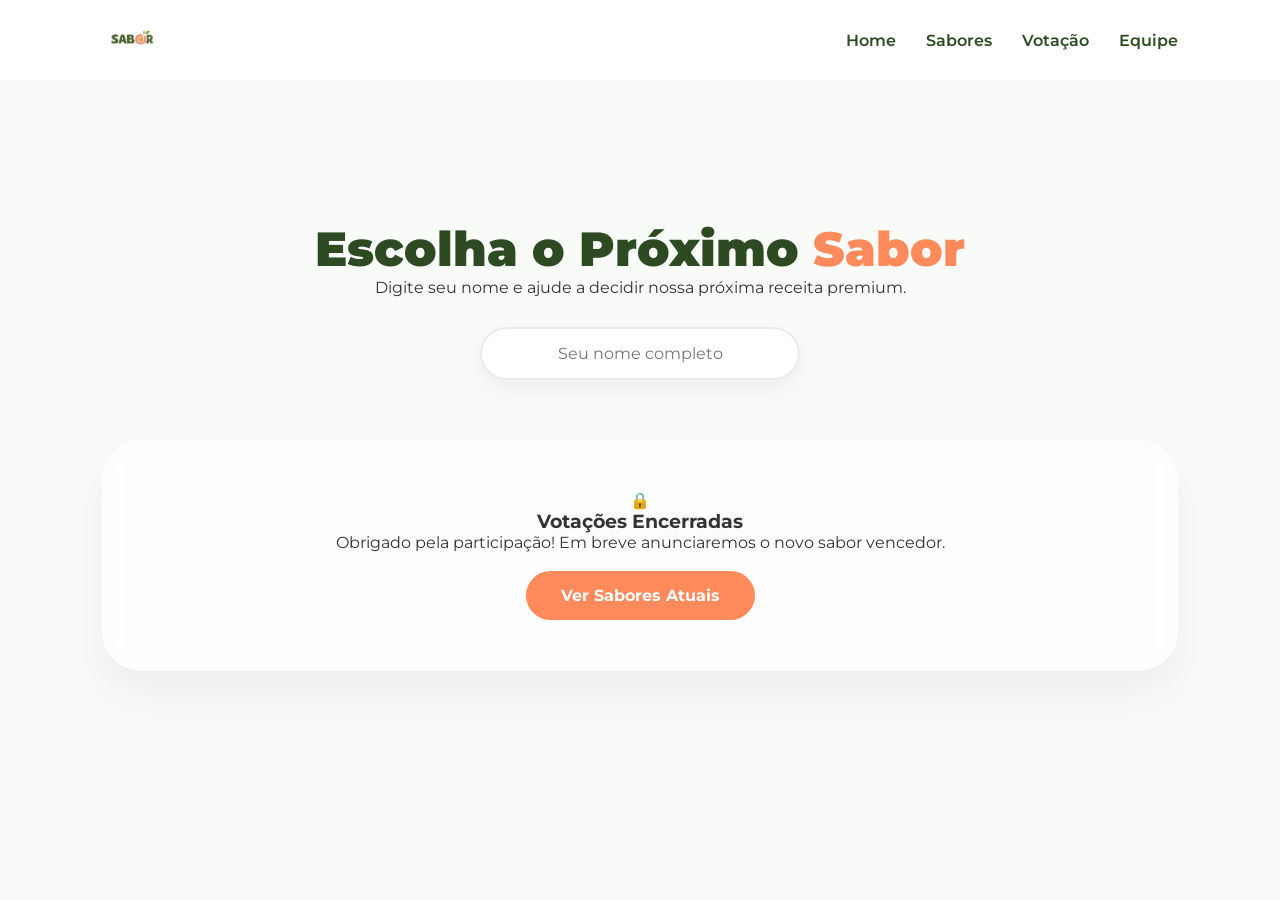
==== votacao.html @ fd0f696e "pagina de votação criada" ====
<!DOCTYPE html>
<html lang="pt-br">
<head>
    <meta charset="UTF-8">
    <meta name="viewport" content="width=device-width, initial-scale=1.0">
    <title>SABOR | Vote no Próximo Lançamento</title>
    <link href="https://fonts.googleapis.com/css2?family=Montserrat:wght@300;400;700;900&display=swap" rel="stylesheet">
    <link rel="stylesheet" href="style.css">
</head>
<body>

    <header class="navbar">
        <div class="logo">
            <img src="img/logo.png" alt="SABOR" class="logo-img">
        </div>
        <nav class="nav-links">
            <a href="index.html">Home</a>
            <a href="index.html#sabores">Sabores</a>
            <a href="votacao.html" class="active">Votação</a>
            <a href="index.html#equipe">Equipe</a>
        </nav>
    </header>

    <main style="padding-top: 120px;"> 
        <section id="votacao" class="section">
            <div class="section-header">
                <h2 class="section-title">Escolha o Próximo <span class="highlight">Sabor</span></h2>
                <p>Digite seu nome e ajude a decidir nossa próxima receita premium.</p>
                
                <div class="nome-input-wrapper" style="margin-top: 30px;">
                    <input type="text" id="nomeUsuario" placeholder="Seu nome completo" class="card" style="padding: 15px 25px; border-radius: 50px; width: 320px; outline: none; text-align: center; font-size: 1rem;">
                </div>
            </div>

            <div id="container-votacao">
                <div class="grid-container"> 
                    <div class="card vote-card" onclick="processarVoto('Abacaxi com Hortelã')">
                        <div class="vote-icon">🍍</div>
                        <h3>Abacaxi & Hortelã</h3>
                        <p>Refrescância tropical com toque herbal.</p>
                        <div class="vote-bar" data-percent="45%">
                            <span style="width: 45%;"></span>
                        </div>
                    </div>

                    <div class="card vote-card" onclick="processarVoto('Frutas Vermelhas')">
                        <div class="vote-icon">🍓</div>
                        <h3>Frutas Vermelhas</h3>
                        <p>O poder antioxidante do morango e amora.</p>
                        <div class="vote-bar" data-percent="30%">
                            <span style="width: 30%;"></span>
                        </div>
                    </div>

                    <div class="card vote-card" onclick="processarVoto('Manga com Gengibre')">
                        <div class="vote-icon">🥭</div>
                        <h3>Manga & Gengibre</h3>
                        <p>Energia doce com uma pitada picante.</p>
                        <div class="vote-bar" data-percent="25%">
                            <span style="width: 25%;"></span>
                        </div>
                    </div>
                </div>
            </div>

            <div id="sem-votacao" style="display: none;">
                <div class="card empty-state">
                    <div class="icon-lock">🔒</div>
                    <h3>Votações Encerradas</h3>
                    <p>Obrigado pela participação! Em breve anunciaremos o novo sabor vencedor.</p>
                    <br>
                    <a href="index.html#sabores" class="btn-primary">Ver Sabores Atuais</a>
                </div>
            </div>

            <div id="modalSucesso" class="modal-overlay" style="display: none;">
                <div class="card modal-content">
                    <div class="icon-check">✅</div>
                    <h2 id="mensagemSucesso">Valeu!</h2>
                    <p id="detalheVoto"></p>
                    <button onclick="fecharModal()" class="btn-primary" style="margin-top: 25px; cursor: pointer; border: none;">Entendido</button>
                </div>
            </div>
        </section>
    </main>

    <script>
        const votacaoAtiva = false; 

        window.onload = function() {
            const containerVotos = document.getElementById('container-votacao');
            const containerSemVotos = document.getElementById('sem-votacao');

            // Lógica do IF
            if (votacaoAtiva) {
                containerVotos.style.display = 'block';
                containerSemVotos.style.display = 'none';
            } else {
                containerVotos.style.display = 'none';
                containerSemVotos.style.display = 'block';
            }
        };

        function processarVoto(sabor) {
            const inputNome = document.getElementById('nomeUsuario');
            const nome = inputNome.value.trim();

            if (nome === "") {
                // Efeito de erro visual
                inputNome.style.borderColor = "var(--accent)";
                inputNome.placeholder = "DIGITE SEU NOME PARA VOTAR!";
                inputNome.focus();
                return;
            }

            // Preenche o Modal
            document.getElementById('mensagemSucesso').innerText = `Sensacional, ${nome}!`;
            document.getElementById('detalheVoto').innerHTML = `Seu voto para <strong>${sabor}</strong> foi computado.<br>Obrigado por construir a SABOR conosco!`;

            // Abre o Modal
            document.getElementById('modalSucesso').style.display = 'flex';
        }

        function fecharModal() {
            document.getElementById('modalSucesso').style.display = 'none';
            document.getElementById('nomeUsuario').value = ""; // Reseta o nome
        }
    </script>
</body>
</html>
---- style.css ----
:root {
    --primary: #2d4a22;
    --accent: #ff8a5b;
    --bg-light: #f9fbf9;
    --white: #ffffff;
    --text-dark: #333333;
}

* {
    margin: 0;
    padding: 0;
    box-sizing: border-box;
    font-family: 'Montserrat', sans-serif;
}

body {
    background-color: var(--bg-light);
    color: var(--text-dark);
    overflow-x: hidden;
    transition: background-color 0.8s ease;
}

/* --- CURSOR PERSONALIZADO --- */
.cursor {
    width: 20px;
    height: 20px;
    border: 2px solid var(--accent);
    border-radius: 50%;
    position: fixed;
    pointer-events: none;
    z-index: 9999;
    transition: transform 0.1s ease;
    display: none;
}

@media (min-width: 1024px) {
    .cursor { display: block; }
}

/* NAVBAR */
.navbar {
    display: flex;
    justify-content: space-between;
    align-items: center;
    padding: 0 8%;
    height: 80px;
    background: rgba(255, 255, 255, 0.9);
    backdrop-filter: blur(10px);
    position: fixed;
    width: 100%;
    top: 0;
    z-index: 1000;
}

.logo {
    display: flex;
    align-items: center;
}

.logo-img {
    height: 60px;
    width: auto;
    display: block;
    object-fit: contain;
}

.nav-links {
    display: flex;
    align-items: center;
    gap: 30px;
}

.nav-links a {
    text-decoration: none;
    color: var(--primary);
    font-weight: 600;
    font-size: 1rem;
    transition: color 0.3s;
    position: relative;
}

.nav-links a::after {
    content: '';
    position: absolute;
    bottom: -5px;
    left: 0;
    width: 0;
    height: 2px;
    background-color: var(--accent);
    transition: width 0.3s ease;
}

.nav-links a:hover::after {
    width: 100%;
}

.nav-links a:hover {
    color: var(--accent);
}

/* HERO */
.hero {
    min-height: 100vh;
    display: flex;
    align-items: center;
    justify-content: space-between;
    padding: 100px 8% 0;
}

.logo-inline {
    height: 1.2em;
    width: auto;
    vertical-align: middle;
    display: inline-block;
    object-fit: contain;
    margin: 0 5px;
}

.hero-content {
    height: auto;
    width: 100%;
}

.hero-content h1 {
    font-size: 4rem;
    font-weight: 900;
    background: linear-gradient(to bottom, var(--primary) 50%, var(--accent) 50%);
    background-size: 100% 200%;
    background-clip: text;
    -webkit-background-clip: text;
    color: transparent;
    transition: background-position 1s ease;
    letter-spacing: -1px;
}

.hero-content h1:hover {
    background-position: 0 -100%;
}

.btn-primary {
    background: var(--accent);
    color: white;
    padding: 15px 35px;
    border-radius: 50px;
    text-decoration: none;
    font-weight: 700;
    display: inline-block;
    animation: pulse-orange 2s infinite;
}

/* SEÇÃO SABORES E GRID */
.flavors-section {
    padding: 120px 8%;
    background-color: #fbf9f8;
    text-align: center;
}

.section-header { margin-bottom: 60px; }

.section-title {
    font-size: 3rem;
    font-weight: 900;
    color: var(--primary);
}

.section-title .highlight { color: var(--accent); }

.grid-container {
    display: grid;
    grid-template-columns: repeat(auto-fit, minmax(300px, 1fr));
    gap: 40px;
    margin-top: 50px;
    perspective: 1000px;
}

/* CARDS COM GLASSMORPHISM */
.card {
    background: rgba(255, 255, 255, 0.6);
    backdrop-filter: blur(15px);
    -webkit-backdrop-filter: blur(15px);
    border: 1px solid rgba(255, 255, 255, 0.5);
    border-radius: 40px;
    padding: 50px 30px;
    position: relative;
    overflow: hidden;
    transition: all 0.5s cubic-bezier(0.175, 0.885, 0.32, 1.275);
    cursor: pointer;
    box-shadow: 0 25px 45px rgba(0, 0, 0, 0.05);
    transform-style: preserve-3d;
}

.card::before {
    content: '';
    position: absolute;
    top: 0;
    left: -100%;
    width: 50%;
    height: 100%;
    background: linear-gradient(to right, transparent, rgba(255,255,255,0.4), transparent);
    transition: 0.5s;
}

.card:hover::before { left: 100%; }

.card-bg-circle {
    position: absolute;
    top: -50px;
    right: -50px;
    width: 150px;
    height: 150px;
    background: currentColor;
    opacity: 0.1;
    border-radius: 50%;
    transition: 0.5s;
}

.card:hover {
    transform: translateY(-15px);
    background: #ffffff;
}

.card[data-color="#FF8A5B"]:hover { box-shadow: 0 30px 60px rgba(255, 138, 91, 0.3); }
.card[data-color="#5D2B5F"]:hover { box-shadow: 0 30px 60px rgba(93, 43, 95, 0.3); }
.card[data-color="#D8E04F"]:hover { box-shadow: 0 30px 60px rgba(216, 224, 79, 0.3); }

.card:hover .card-bg-circle { transform: scale(2); }

.card-img {
    display: flex;
    justify-content: center;
    align-items: center;
    min-height: 200px;
    width: 100%;
    transition: transform 0.6s cubic-bezier(0.23, 1, 0.32, 1);
}

.card-img img {
    width: 100% !important;
    max-width: 220px !important;
    height: auto !important;
    display: block !important;
    object-fit: contain;
    filter: drop-shadow(0 20px 30px rgba(0,0,0,0.15));
}

.card:hover .card-img { 
    transform: translateZ(50px) scale(1.1);
}

.card:not(.card-uva):hover .card-img img { 
    transform: rotate(5deg); 
}

.card-info h3 {
    font-size: 1.8rem;
    margin: 20px 0 10px;
    color: var(--primary);
}

.btn-card {
    background: var(--primary);
    color: white;
    border: none;
    padding: 12px 30px;
    border-radius: 50px;
    font-weight: 700;
    cursor: pointer;
    transition: 0.3s;
}

.card:hover .btn-card { background: var(--accent); }

/* ==========================================
   NOVA SEÇÃO: PUBLICIDADE (CR7) 
   ========================================== */
.ad-section {
    padding: 120px 8%;
    background-color: var(--white);
}

.ad-container {
    display: flex;
    align-items: center;
    gap: 60px;
    max-width: 1200px;
    margin: 0 auto;
}

.ad-image {
    flex: 1.2;
    position: relative;
    border-radius: 40px;
    overflow: hidden;
    box-shadow: 0 30px 60px rgba(0,0,0,0.12);
}

.ad-image img {
    width: 100%;
    display: block;
    transition: transform 1s ease;
}

.ad-image:hover img {
    transform: scale(1.08) rotate(-1deg);
}

.ad-content {
    flex: 1;
    padding: 50px !important; /* Sobrescreve o padding do card padrão se necessário */
    text-align: left;
    border-left: 5px solid var(--accent);
}

.ad-content .tag {
    display: inline-block;
    color: var(--accent);
    font-weight: 900;
    text-transform: uppercase;
    letter-spacing: 2px;
    margin-bottom: 15px;
    font-size: 0.9rem;
}

.ad-content h2 {
    font-size: 2.8rem;
    line-height: 1.2;
    margin-bottom: 25px;
}

.ad-content p {
    font-size: 1.1rem;
    line-height: 1.8;
    color: #555;
    font-style: italic;
    margin-bottom: 30px;
}

.signature {
    font-weight: 900;
    font-size: 1.4rem;
    color: var(--primary);
}

/* --- RESPONSIVIDADE AD SECTION --- */
@media (max-width: 992px) {
    .ad-container {
        flex-direction: column;
        text-align: center;
    }
    .ad-content {
        border-left: none;
        border-top: 5px solid var(--accent);
        text-align: center;
    }
}

/* ==========================================
   EQUIPE
   ========================================== */
.membro-img-wrapper {
    width: 150px;
    height: 150px;
    border-radius: 50%;
    overflow: hidden;
    margin: 0 auto 20px;
    border: 3px solid var(--accent);
}

.membro-img {
    width: 100%;
    height: 100%;
    object-fit: cover;
    transition: transform 0.5s ease;
}

.card-membro:hover .membro-img {
    transform: scale(1.1);
}

/* ANIMAÇÕES */
@keyframes pulse-orange {
    0% { box-shadow: 0 0 0 0 rgba(255, 138, 91, 0.7); }
    70% { box-shadow: 0 0 0 15px rgba(255, 138, 91, 0); }
    100% { box-shadow: 0 0 0 0 rgba(255, 138, 91, 0); }
}

/* SEÇÃO GERAL */
.section { padding: 100px 8%; text-align: center; }

/* MASCOTE */
.mascote-float img {
    max-width: 400px;
    height: auto;
}


/* ==========================================
   PÁGINA DE VOTAÇÃO (ESTILOS EXCLUSIVOS)
   ========================================== */

/* Input de Nome Customizado */
.nome-input-wrapper input {
    background: var(--white);
    color: var(--text-dark);
    border: 2px solid rgba(45, 74, 34, 0.1);
    transition: all 0.3s ease;
    box-shadow: 0 10px 20px rgba(0,0,0,0.05);
}

.nome-input-wrapper input:focus {
    border-color: var(--accent);
    box-shadow: 0 10px 25px rgba(255, 138, 91, 0.2);
}

/* Ajustes nos cards de voto */
.vote-card {
    text-align: center;
    padding: 40px !important;
}

.vote-icon {
    font-size: 3.5rem;
    margin-bottom: 20px;
    display: block;
}

.vote-bar {
    background: rgba(0, 0, 0, 0.05);
    height: 10px;
    border-radius: 10px;
    margin-top: 25px;
    overflow: hidden;
    position: relative;
}

.vote-bar span {
    display: block;
    height: 100%;
    background: linear-gradient(90deg, var(--accent), #ffb38a);
    border-radius: 10px;
    transition: width 1.5s cubic-bezier(0.17, 0.67, 0.83, 0.67);
}

/* MODAL DE SUCESSO (GLASSMORPHISM) */
.modal-overlay {
    position: fixed;
    top: 0;
    left: 0;
    width: 100%;
    height: 100%;
    background: rgba(45, 74, 34, 0.4); /* Overlay com tom da marca */
    backdrop-filter: blur(10px);
    -webkit-backdrop-filter: blur(10px);
    display: flex;
    justify-content: center;
    align-items: center;
    z-index: 9999;
    animation: modalFadeIn 0.4s ease forwards;
}

.modal-content {
    max-width: 450px;
    width: 90%;
    text-align: center;
    padding: 60px 40px !important;
    background: rgba(255, 255, 255, 0.9) !important;
    border: 1px solid var(--white);
    box-shadow: 0 40px 100px rgba(0, 0, 0, 0.2);
}

.icon-check {
    font-size: 4.5rem;
    margin-bottom: 20px;
    display: block;
    filter: drop-shadow(0 10px 15px rgba(0,0,0,0.1));
}

#mensagemSucesso {
    color: var(--primary);
    font-size: 2rem;
    margin-bottom: 10px;
}

#detalheVoto {
    color: #666;
    line-height: 1.6;
    margin-bottom: 25px;
}

/* Animações do Modal */
@keyframes modalFadeIn {
    from { opacity: 0; }
    to { opacity: 1; }
}

@keyframes scaleUp {
    from { transform: scale(0.7); opacity: 0; }
    to { transform: scale(1); opacity: 1; }
}

.modal-content {
    animation: scaleUp 0.5s cubic-bezier(0.175, 0.885, 0.32, 1.275) forwards;
}

/* Estado de Erro no Input */
.input-error {
    border-color: #ff4d4d !important;
    animation: shake 0.4s ease;
}

@keyframes shake {
    0%, 100% { transform: translateX(0); }
    25% { transform: translateX(-5px); }
    75% { transform: translateX(5px); }
}
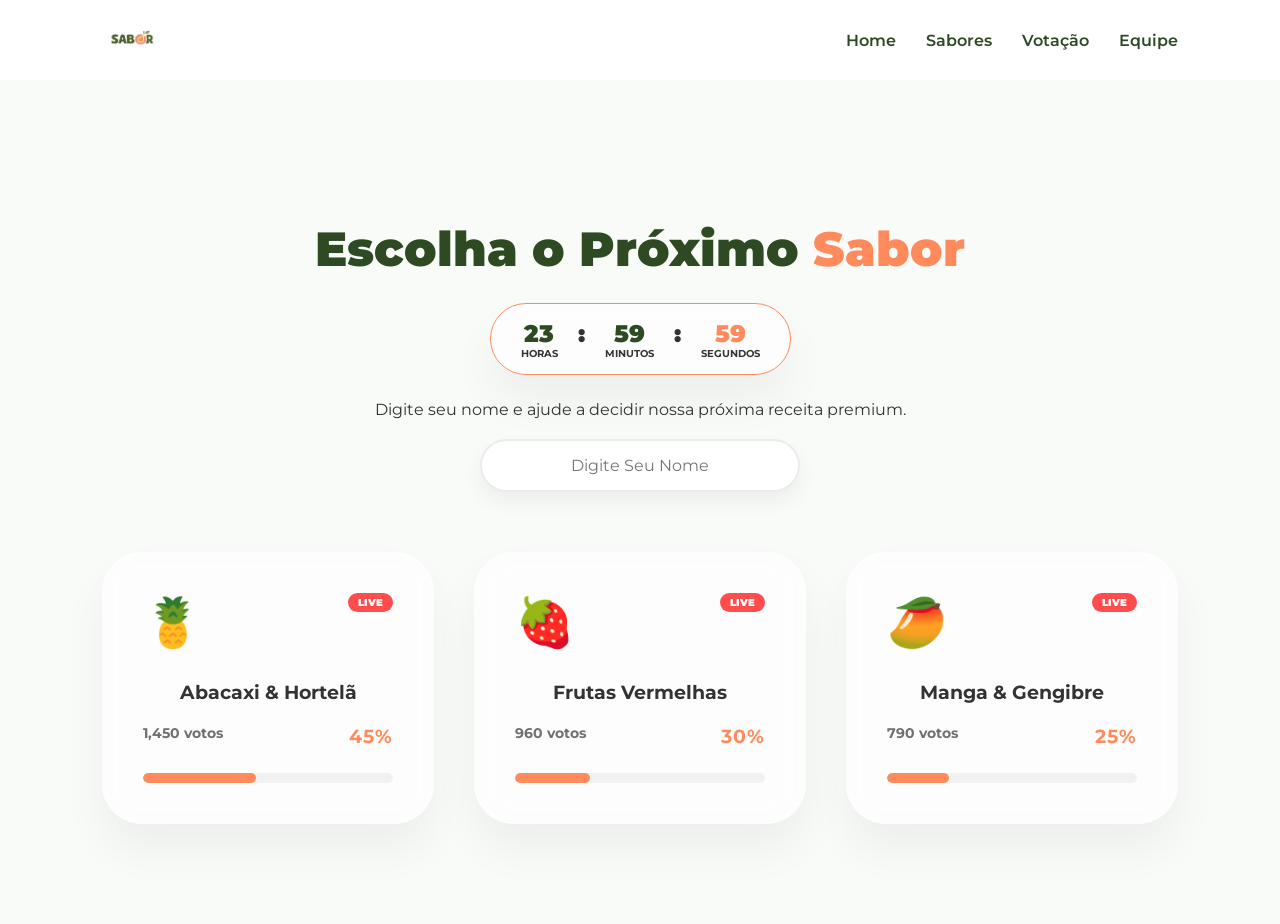
==== commit 17fde32f: "adicionado parte de votação (tempo e procentagem de votos)" ====
--- a/votacao.html
+++ b/votacao.html
@@ -25,39 +25,75 @@
         <section id="votacao" class="section">
             <div class="section-header">
                 <h2 class="section-title">Escolha o Próximo <span class="highlight">Sabor</span></h2>
+                
+                <div id="timer-container" class="card" style="display: inline-flex; gap: 20px; padding: 15px 30px; margin: 25px 0; border: 1px solid var(--accent); backdrop-filter: blur(10px);">
+                    <div style="text-align: center;">
+                        <span id="timer-hours" style="font-weight: 900; font-size: 1.5rem; color: var(--primary);">24</span>
+                        <p style="font-size: 0.6rem; text-transform: uppercase; font-weight: 700;">Horas</p>
+                    </div>
+                    <span style="font-weight: 900; font-size: 1.5rem;">:</span>
+                    <div style="text-align: center;">
+                        <span id="timer-minutes" style="font-weight: 900; font-size: 1.5rem; color: var(--primary);">00</span>
+                        <p style="font-size: 0.6rem; text-transform: uppercase; font-weight: 700;">Minutos</p>
+                    </div>
+                    <span style="font-weight: 900; font-size: 1.5rem;">:</span>
+                    <div style="text-align: center;">
+                        <span id="timer-seconds" style="font-weight: 900; font-size: 1.5rem; color: var(--accent);">00</span>
+                        <p style="font-size: 0.6rem; text-transform: uppercase; font-weight: 700;">Segundos</p>
+                    </div>
+                </div>
+
                 <p>Digite seu nome e ajude a decidir nossa próxima receita premium.</p>
                 
-                <div class="nome-input-wrapper" style="margin-top: 30px;">
-                    <input type="text" id="nomeUsuario" placeholder="Seu nome completo" class="card" style="padding: 15px 25px; border-radius: 50px; width: 320px; outline: none; text-align: center; font-size: 1rem;">
+                <div class="nome-input-wrapper" style="margin-top: 20px;">
+                    <input type="text" id="nomeUsuario" placeholder="Digite Seu Nome" class="card" style="padding: 15px 25px; border-radius: 50px; width: 320px; outline: none; text-align: center; font-size: 1rem;">
                 </div>
             </div>
 
             <div id="container-votacao">
                 <div class="grid-container"> 
-                    <div class="card vote-card" onclick="processarVoto('Abacaxi com Hortelã')">
-                        <div class="vote-icon">🍍</div>
+                    <div class="card vote-card" onclick="processarVoto('Abacaxi com Hortelã', 0)">
+                        <div style="display: flex; justify-content: space-between; align-items: flex-start;">
+                            <div class="vote-icon" style="font-size: 3rem;">🍍</div>
+                            <span class="live-label" style="background: #ff4d4d; color: white; font-size: 0.6rem; padding: 4px 10px; border-radius: 20px; font-weight: 900; animation: blink 1.5s infinite;">LIVE</span>
+                        </div>
                         <h3>Abacaxi & Hortelã</h3>
-                        <p>Refrescância tropical com toque herbal.</p>
-                        <div class="vote-bar" data-percent="45%">
-                            <span style="width: 45%;"></span>
-                        </div>
-                    </div>
-
-                    <div class="card vote-card" onclick="processarVoto('Frutas Vermelhas')">
-                        <div class="vote-icon">🍓</div>
+                        <div style="display: flex; justify-content: space-between; margin-top: 20px; font-weight: 700;">
+                            <span id="votos-0" style="font-size: 0.9rem; opacity: 0.7;">1.450 votos</span>
+                            <span id="perc-0" style="color: var(--accent);">45%</span>
+                        </div>
+                        <div class="vote-bar">
+                            <span id="bar-0" style="width: 45%; display: block; height: 100%; background: var(--accent); transition: width 1s ease;"></span>
+                        </div>
+                    </div>
+
+                    <div class="card vote-card" onclick="processarVoto('Frutas Vermelhas', 1)">
+                        <div style="display: flex; justify-content: space-between; align-items: flex-start;">
+                            <div class="vote-icon" style="font-size: 3rem;">🍓</div>
+                            <span class="live-label" style="background: #ff4d4d; color: white; font-size: 0.6rem; padding: 4px 10px; border-radius: 20px; font-weight: 900; animation: blink 1.5s infinite;">LIVE</span>
+                        </div>
                         <h3>Frutas Vermelhas</h3>
-                        <p>O poder antioxidante do morango e amora.</p>
-                        <div class="vote-bar" data-percent="30%">
-                            <span style="width: 30%;"></span>
-                        </div>
-                    </div>
-
-                    <div class="card vote-card" onclick="processarVoto('Manga com Gengibre')">
-                        <div class="vote-icon">🥭</div>
+                        <div style="display: flex; justify-content: space-between; margin-top: 20px; font-weight: 700;">
+                            <span id="votos-1" style="font-size: 0.9rem; opacity: 0.7;">960 votos</span>
+                            <span id="perc-1" style="color: var(--accent);">30%</span>
+                        </div>
+                        <div class="vote-bar">
+                            <span id="bar-1" style="width: 30%; display: block; height: 100%; background: var(--accent); transition: width 1s ease;"></span>
+                        </div>
+                    </div>
+
+                    <div class="card vote-card" onclick="processarVoto('Manga com Gengibre', 2)">
+                        <div style="display: flex; justify-content: space-between; align-items: flex-start;">
+                            <div class="vote-icon" style="font-size: 3rem;">🥭</div>
+                            <span class="live-label" style="background: #ff4d4d; color: white; font-size: 0.6rem; padding: 4px 10px; border-radius: 20px; font-weight: 900; animation: blink 1.5s infinite;">LIVE</span>
+                        </div>
                         <h3>Manga & Gengibre</h3>
-                        <p>Energia doce com uma pitada picante.</p>
-                        <div class="vote-bar" data-percent="25%">
-                            <span style="width: 25%;"></span>
+                        <div style="display: flex; justify-content: space-between; margin-top: 20px; font-weight: 700;">
+                            <span id="votos-2" style="font-size: 0.9rem; opacity: 0.7;">790 votos</span>
+                            <span id="perc-2" style="color: var(--accent);">25%</span>
+                        </div>
+                        <div class="vote-bar">
+                            <span id="bar-2" style="width: 25%; display: block; height: 100%; background: var(--accent); transition: width 1s ease;"></span>
                         </div>
                     </div>
                 </div>
@@ -85,46 +121,102 @@
     </main>
 
     <script>
-        const votacaoAtiva = false; 
+        // --- CONFIGURAÇÃO INICIAL ---
+        let votacaoAtiva = true; 
+        let votos = [1450, 960, 790]; // Abacaxi, Frutas, Manga
 
         window.onload = function() {
+            atualizarInterface();
+            iniciarTimer(86400); // 24 horas
+            simularEntradaDeVotos();
+
             const containerVotos = document.getElementById('container-votacao');
             const containerSemVotos = document.getElementById('sem-votacao');
 
-            // Lógica do IF
-            if (votacaoAtiva) {
-                containerVotos.style.display = 'block';
-                containerSemVotos.style.display = 'none';
-            } else {
+            if (!votacaoAtiva) {
                 containerVotos.style.display = 'none';
                 containerSemVotos.style.display = 'block';
             }
         };
 
-        function processarVoto(sabor) {
+        // --- ATUALIZAÇÃO EM TEMPO REAL ---
+        function atualizarInterface() {
+            let totalVotos = votos.reduce((a, b) => a + b, 0);
+            
+            votos.forEach((qtd, index) => {
+                let percentual = Math.round((qtd / totalVotos) * 100);
+                document.getElementById(`votos-${index}`).innerText = qtd.toLocaleString() + " votos";
+                document.getElementById(`perc-${index}`).innerText = percentual + "%";
+                document.getElementById(`bar-${index}`).style.width = percentual + "%";
+            });
+        }
+
+        // --- TIMER ---
+        function iniciarTimer(segundos) {
+            const timerObj = setInterval(() => {
+                segundos--;
+                if (segundos <= 0) {
+                    clearInterval(timerObj);
+                    votacaoAtiva = false;
+                    location.reload();
+                }
+
+                let h = Math.floor(segundos / 3600);
+                let m = Math.floor((segundos % 3600) / 60);
+                let s = segundos % 60;
+
+                document.getElementById('timer-hours').innerText = h.toString().padStart(2, '0');
+                document.getElementById('timer-minutes').innerText = m.toString().padStart(2, '0');
+                document.getElementById('timer-seconds').innerText = s.toString().padStart(2, '0');
+            }, 1000);
+        }
+
+        // --- SIMULAÇÃO DE VOTOS ---
+        function simularEntradaDeVotos() {
+            setInterval(() => {
+                if (votacaoAtiva) {
+                    let indexAleatorio = Math.floor(Math.random() * 3);
+                    votos[indexAleatorio] += Math.floor(Math.random() * 2); 
+                    atualizarInterface();
+                }
+            }, 4000); // Novos votos "entram" a cada 4 segundos
+        }
+
+        // --- PROCESSAR VOTO DO USUÁRIO ---
+        function processarVoto(sabor, index) {
             const inputNome = document.getElementById('nomeUsuario');
             const nome = inputNome.value.trim();
 
             if (nome === "") {
-                // Efeito de erro visual
-                inputNome.style.borderColor = "var(--accent)";
-                inputNome.placeholder = "DIGITE SEU NOME PARA VOTAR!";
+                inputNome.style.borderColor = "#ff4d4d";
+                inputNome.placeholder = "DIGITE SEU NOME!";
                 inputNome.focus();
                 return;
             }
 
-            // Preenche o Modal
+            // Soma o voto
+            votos[index]++;
+            atualizarInterface();
+
+            // Abre Modal
             document.getElementById('mensagemSucesso').innerText = `Sensacional, ${nome}!`;
-            document.getElementById('detalheVoto').innerHTML = `Seu voto para <strong>${sabor}</strong> foi computado.<br>Obrigado por construir a SABOR conosco!`;
-
-            // Abre o Modal
+            document.getElementById('detalheVoto').innerHTML = `Você votou em <strong>${sabor}</strong>.<br>Agora ele tem ${votos[index].toLocaleString()} votos!`;
             document.getElementById('modalSucesso').style.display = 'flex';
         }
 
         function fecharModal() {
             document.getElementById('modalSucesso').style.display = 'none';
-            document.getElementById('nomeUsuario').value = ""; // Reseta o nome
+            document.getElementById('nomeUsuario').value = "";
         }
     </script>
+
+    <style>
+        /* Estilo de piscada para a Label Live */
+        @keyframes blink {
+            0% { opacity: 1; }
+            50% { opacity: 0.3; }
+            100% { opacity: 1; }
+        }
+    </style>
 </body>
 </html>
--- a/style.css
+++ b/style.css
@@ -306,7 +306,7 @@
 
 .ad-content {
     flex: 1;
-    padding: 50px !important; /* Sobrescreve o padding do card padrão se necessário */
+    padding: 50px !important; 
     text-align: left;
     border-left: 5px solid var(--accent);
 }
@@ -448,7 +448,7 @@
     left: 0;
     width: 100%;
     height: 100%;
-    background: rgba(45, 74, 34, 0.4); /* Overlay com tom da marca */
+    background: rgba(45, 74, 34, 0.4); 
     backdrop-filter: blur(10px);
     -webkit-backdrop-filter: blur(10px);
     display: flex;
@@ -512,4 +512,39 @@
     0%, 100% { transform: translateX(0); }
     25% { transform: translateX(-5px); }
     75% { transform: translateX(5px); }
+}
+
+/* ==========================================
+   ELEMENTOS DINÂMICOS (TIMER E LIVE)
+   ========================================== */
+
+/* Estilo de piscada para a Label Live */
+@keyframes blink {
+    0% { opacity: 1; }
+    50% { opacity: 0.3; }
+    100% { opacity: 1; }
+}
+
+.live-label {
+    animation: blink 1.5s infinite;
+}
+
+/* Estilo para o Container do Timer */
+#timer-container {
+    transition: all 0.3s ease;
+}
+
+#timer-container:hover {
+    transform: scale(1.05);
+    box-shadow: 0 10px 30px rgba(255, 138, 91, 0.2);
+}
+
+/* Ajuste fino dos contadores nos cards */
+.vote-card h3 {
+    margin-top: 10px;
+}
+
+.vote-card span[id^="perc-"] {
+    font-size: 1.2rem;
+    letter-spacing: 1px;
 }
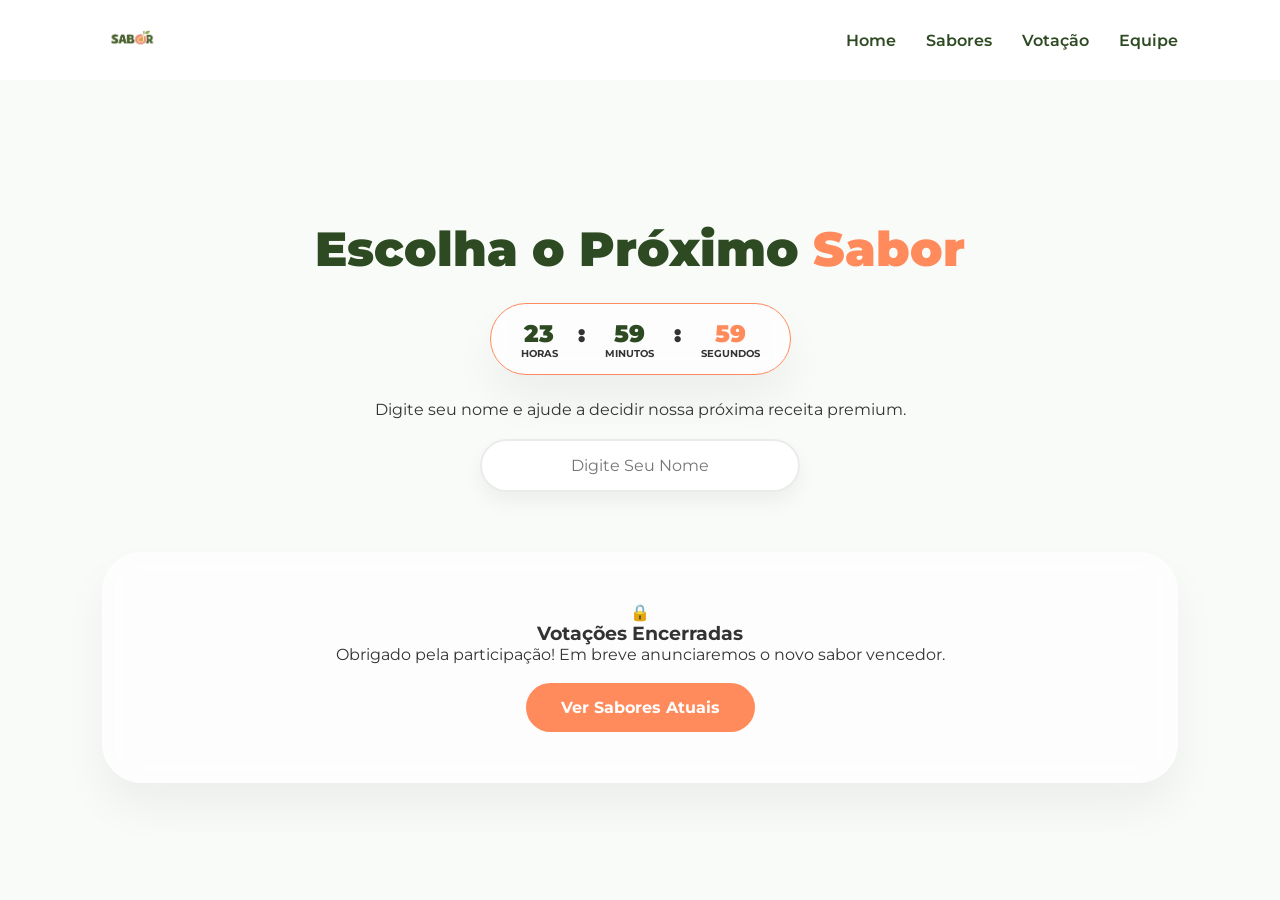
==== commit 6754bed2: "false" ====
--- a/votacao.html
+++ b/votacao.html
@@ -122,7 +122,7 @@
 
     <script>
         // --- CONFIGURAÇÃO INICIAL ---
-        let votacaoAtiva = true; 
+        let votacaoAtiva = false; 
         let votos = [1450, 960, 790]; // Abacaxi, Frutas, Manga
 
         window.onload = function() {
--- a/style.css
+++ b/style.css
@@ -1,3 +1,6 @@
+/* ==========================================
+    VARIÁVEIS E RESET
+   ========================================== */
 :root {
     --primary: #2d4a22;
     --accent: #ff8a5b;
@@ -37,7 +40,9 @@
     .cursor { display: block; }
 }
 
-/* NAVBAR */
+/* ==========================================
+    NAVBAR
+   ========================================== */
 .navbar {
     display: flex;
     justify-content: space-between;
@@ -98,7 +103,9 @@
     color: var(--accent);
 }
 
-/* HERO */
+/* ==========================================
+    HERO SECTION
+   ========================================== */
 .hero {
     min-height: 100vh;
     display: flex;
@@ -148,7 +155,9 @@
     animation: pulse-orange 2s infinite;
 }
 
-/* SEÇÃO SABORES E GRID */
+/* ==========================================
+    SEÇÃO SABORES E GRID
+   ========================================== */
 .flavors-section {
     padding: 120px 8%;
     background-color: #fbf9f8;
@@ -271,7 +280,7 @@
 .card:hover .btn-card { background: var(--accent); }
 
 /* ==========================================
-   NOVA SEÇÃO: PUBLICIDADE (CR7) 
+    PUBLICIDADE (CR7) 
    ========================================== */
 .ad-section {
     padding: 120px 8%;
@@ -341,7 +350,6 @@
     color: var(--primary);
 }
 
-/* --- RESPONSIVIDADE AD SECTION --- */
 @media (max-width: 992px) {
     .ad-container {
         flex-direction: column;
@@ -355,7 +363,34 @@
 }
 
 /* ==========================================
-   EQUIPE
+    PROPAGANDA EM VÍDEO
+   ========================================== */
+.ad-video-section {
+    padding: 60px 8% 100px;
+}
+
+.ad-video-container {
+    height: auto !important;
+    max-width: 1100px;
+    margin: 0 auto;
+    background: #000;
+    border: none !important;
+    box-shadow: 0 40px 80px rgba(0,0,0,0.2);
+}
+
+.ad-video-container video {
+    display: block;
+    width: 100%;
+    height: auto;
+    object-fit: contain !important;
+}
+
+.ad-video-container .highlight {
+    color: var(--accent);
+}
+
+/* ==========================================
+    EQUIPE
    ========================================== */
 .membro-img-wrapper {
     width: 150px;
@@ -377,28 +412,25 @@
     transform: scale(1.1);
 }
 
-/* ANIMAÇÕES */
+/* ==========================================
+    ANIMAÇÕES E GERAIS
+   ========================================== */
 @keyframes pulse-orange {
     0% { box-shadow: 0 0 0 0 rgba(255, 138, 91, 0.7); }
     70% { box-shadow: 0 0 0 15px rgba(255, 138, 91, 0); }
     100% { box-shadow: 0 0 0 0 rgba(255, 138, 91, 0); }
 }
 
-/* SEÇÃO GERAL */
 .section { padding: 100px 8%; text-align: center; }
 
-/* MASCOTE */
 .mascote-float img {
     max-width: 400px;
     height: auto;
 }
 
-
-/* ==========================================
-   PÁGINA DE VOTAÇÃO (ESTILOS EXCLUSIVOS)
-   ========================================== */
-
-/* Input de Nome Customizado */
+/* ==========================================
+    VOTAÇÃO E MODAIS
+   ========================================== */
 .nome-input-wrapper input {
     background: var(--white);
     color: var(--text-dark);
@@ -412,7 +444,6 @@
     box-shadow: 0 10px 25px rgba(255, 138, 91, 0.2);
 }
 
-/* Ajustes nos cards de voto */
 .vote-card {
     text-align: center;
     padding: 40px !important;
@@ -441,21 +472,16 @@
     transition: width 1.5s cubic-bezier(0.17, 0.67, 0.83, 0.67);
 }
 
-/* MODAL DE SUCESSO (GLASSMORPHISM) */
 .modal-overlay {
     position: fixed;
-    top: 0;
-    left: 0;
-    width: 100%;
-    height: 100%;
+    top: 0; left: 0;
+    width: 100%; height: 100%;
     background: rgba(45, 74, 34, 0.4); 
     backdrop-filter: blur(10px);
-    -webkit-backdrop-filter: blur(10px);
     display: flex;
     justify-content: center;
     align-items: center;
     z-index: 9999;
-    animation: modalFadeIn 0.4s ease forwards;
 }
 
 .modal-content {
@@ -466,31 +492,7 @@
     background: rgba(255, 255, 255, 0.9) !important;
     border: 1px solid var(--white);
     box-shadow: 0 40px 100px rgba(0, 0, 0, 0.2);
-}
-
-.icon-check {
-    font-size: 4.5rem;
-    margin-bottom: 20px;
-    display: block;
-    filter: drop-shadow(0 10px 15px rgba(0,0,0,0.1));
-}
-
-#mensagemSucesso {
-    color: var(--primary);
-    font-size: 2rem;
-    margin-bottom: 10px;
-}
-
-#detalheVoto {
-    color: #666;
-    line-height: 1.6;
-    margin-bottom: 25px;
-}
-
-/* Animações do Modal */
-@keyframes modalFadeIn {
-    from { opacity: 0; }
-    to { opacity: 1; }
+    animation: scaleUp 0.5s cubic-bezier(0.175, 0.885, 0.32, 1.275) forwards;
 }
 
 @keyframes scaleUp {
@@ -498,27 +500,6 @@
     to { transform: scale(1); opacity: 1; }
 }
 
-.modal-content {
-    animation: scaleUp 0.5s cubic-bezier(0.175, 0.885, 0.32, 1.275) forwards;
-}
-
-/* Estado de Erro no Input */
-.input-error {
-    border-color: #ff4d4d !important;
-    animation: shake 0.4s ease;
-}
-
-@keyframes shake {
-    0%, 100% { transform: translateX(0); }
-    25% { transform: translateX(-5px); }
-    75% { transform: translateX(5px); }
-}
-
-/* ==========================================
-   ELEMENTOS DINÂMICOS (TIMER E LIVE)
-   ========================================== */
-
-/* Estilo de piscada para a Label Live */
 @keyframes blink {
     0% { opacity: 1; }
     50% { opacity: 0.3; }
@@ -529,22 +510,69 @@
     animation: blink 1.5s infinite;
 }
 
-/* Estilo para o Container do Timer */
-#timer-container {
-    transition: all 0.3s ease;
-}
-
 #timer-container:hover {
     transform: scale(1.05);
     box-shadow: 0 10px 30px rgba(255, 138, 91, 0.2);
 }
 
-/* Ajuste fino dos contadores nos cards */
-.vote-card h3 {
-    margin-top: 10px;
-}
-
-.vote-card span[id^="perc-"] {
-    font-size: 1.2rem;
-    letter-spacing: 1px;
+/* ==========================================
+    AJUSTES DE RESPONSIVIDADE (MOBILE)
+   ========================================== */
+@media (max-width: 768px) {
+    /* Ajustes Gerais */
+    .section { padding: 60px 5%; }
+    
+    /* Navbar Mobile */
+    .navbar { padding: 0 5%; height: 70px; }
+    .nav-links { gap: 15px; }
+    .nav-links a { font-size: 0.85rem; }
+    .logo-img { height: 45px; }
+
+    /* Hero Section Mobile */
+    .hero {
+        flex-direction: column;
+        text-align: center;
+        padding: 120px 5% 60px;
+        min-height: auto;
+    }
+    .hero-content h1 {
+        font-size: clamp(2.2rem, 10vw, 3rem);
+        line-height: 1.1;
+    }
+    .mascote-float {
+        margin-top: 40px;
+        order: 2;
+    }
+    .mascote-float img {
+        max-width: 280px;
+    }
+
+    /* Sabores Grid Mobile */
+    .flavors-section { padding: 80px 5%; }
+    .section-title { font-size: 2.2rem; }
+    .grid-container {
+        grid-template-columns: 1fr; /* Uma coluna no mobile */
+        gap: 30px;
+    }
+    .card { padding: 40px 20px; }
+
+    /* CR7 Section Mobile */
+    .ad-section { padding: 60px 5%; }
+    .ad-container { gap: 30px; }
+    .ad-content h2 { font-size: 2rem; }
+    .ad-content p { font-size: 1rem; }
+
+    /* Vídeo Mobile */
+    .ad-video-container {
+        height: 300px !important; /* Altura fixa menor para mobile */
+    }
+    .ad-video-container div h2 {
+        font-size: 1.8rem !important;
+    }
+
+    /* Modais Mobile */
+    .modal-content {
+        width: 95%;
+        padding: 40px 20px !important;
+    }
 }
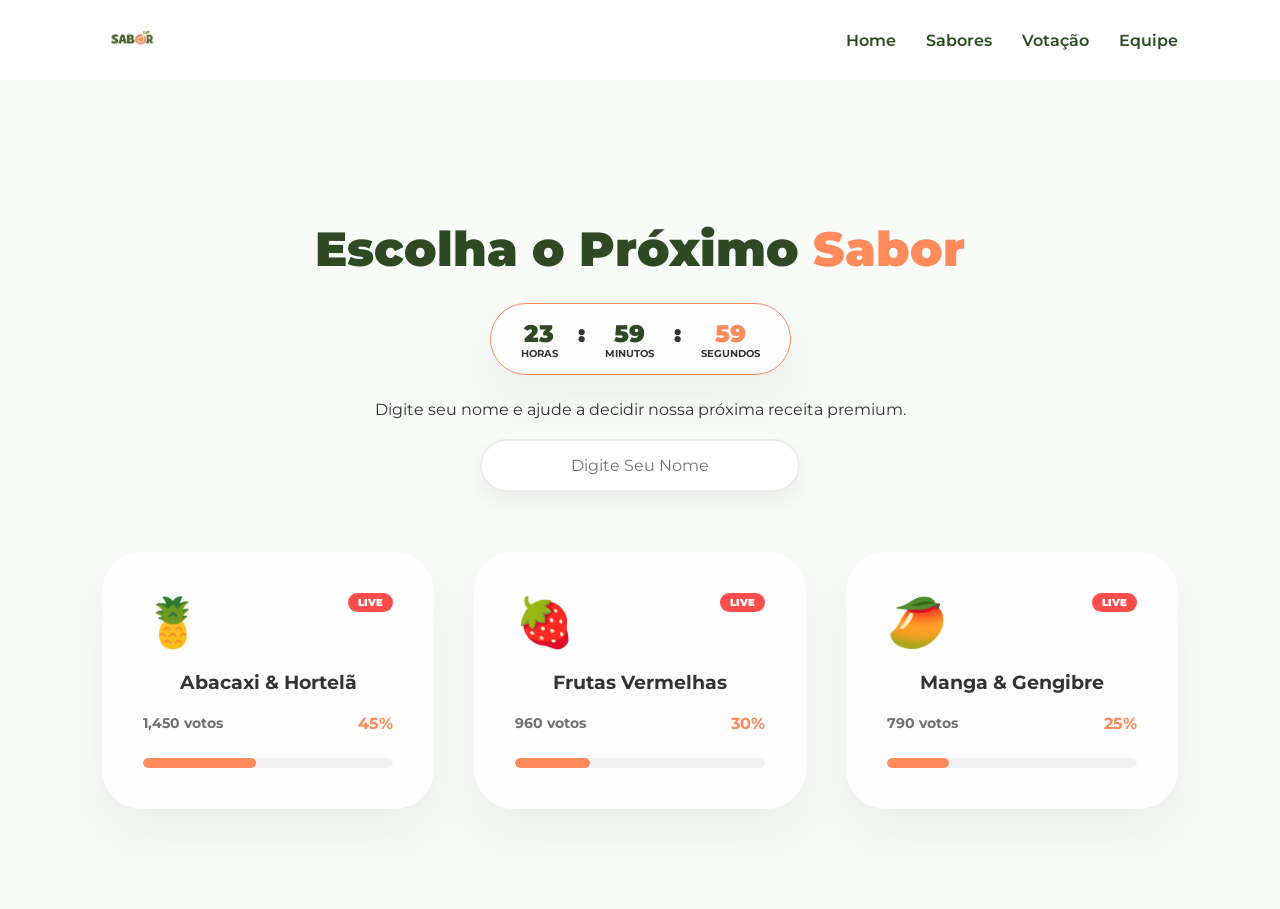
==== commit 8a585d37: "true" ====
--- a/votacao.html
+++ b/votacao.html
@@ -122,7 +122,7 @@
 
     <script>
         // --- CONFIGURAÇÃO INICIAL ---
-        let votacaoAtiva = false; 
+        let votacaoAtiva = true; 
         let votos = [1450, 960, 790]; // Abacaxi, Frutas, Manga
 
         window.onload = function() {
